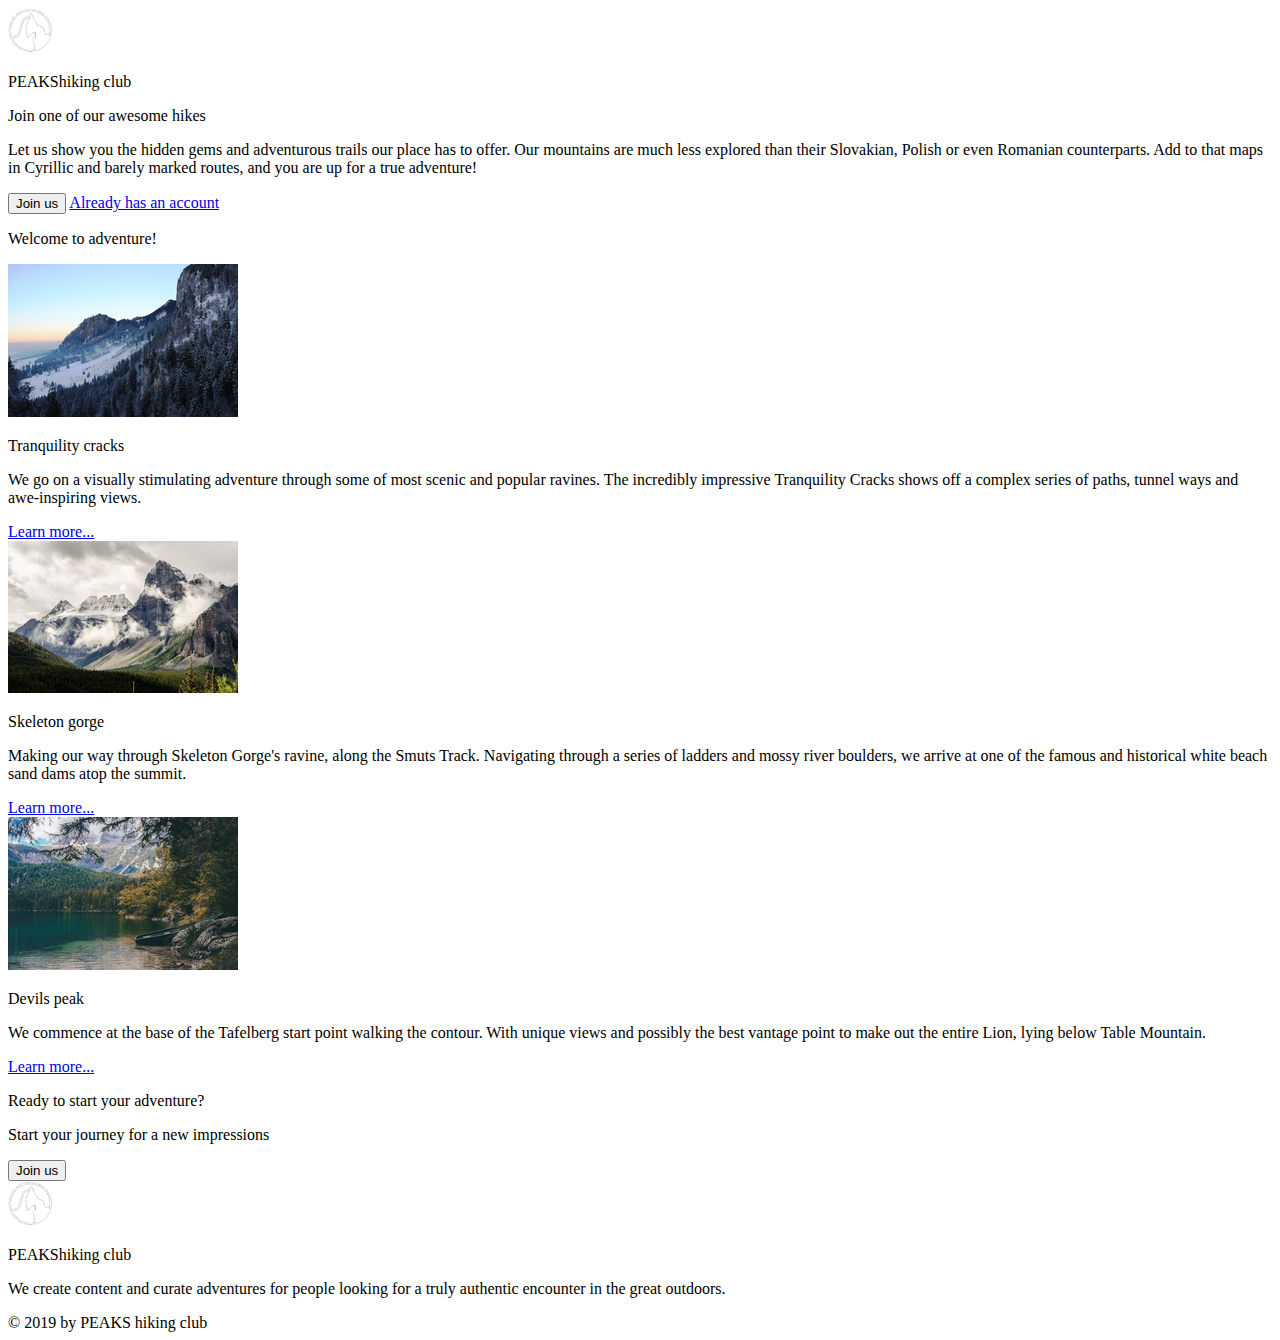
==== FL12_HW3/homework/index.html @ c63d52b3 "header" ====
<!DOCTYPE html>
<html lang="en">

<head>
    <meta charset="UTF-8">
    <meta name="viewport" content="width=device-width, initial-scale=1.0">
    <meta http-equiv="X-UA-Compatible" content="ie=edge">
    <link href="https://fonts.googleapis.com/css?family=Hind:400,600%7CSource+Sans+Pro:400,600,700%7CFresca"
          rel="stylesheet"/>

    <!-- Styles should be switched here: -->

    <link rel="stylesheet" type="text/css" href="css/style1.css">
    <!--     <link rel="stylesheet" type="text/css" href="css/style2.css">-->

    <title>PEAKS hiking club</title>
</head>

<body>
<header class="header">
    <div class="header-wrap">
        <div class="landing-logo">
            <img src="img/m-logo.png" alt="logo"/>
            <p>PEAKS<span>hiking club</span></p>
        </div>
        <p class="header_heading">
            Join one of our awesome hikes
        </p>
        <p class="header_text">
            Let us show you the hidden gems and adventurous trails our place has to offer.
            Our mountains are much less explored than their Slovakian,
            Polish or even Romanian counterparts. Add to that maps in Cyrillic and barely marked routes,
            and you are up for a true adventure!
        </p>
        <div>
            <button class="header_button">Join us</button>
            <a href="#" class="login">Already has an account</a>
        </div>
    </div>
</header>
<main class="section">
    <p class="section_text">
        Welcome to adventure!
    </p>
    <div class="section_card_wrap">
        <div class="section_card">
            <img class="section_card_img"
                 src="img/m-1.jpg"
                 alt="experts"/>
            <div class="section_card_right_container">
                <p class="section_card_heading">
                    Tranquility cracks
                </p>
                <p class="section_card_text">
                    We go on a visually stimulating adventure through some of most scenic and popular ravines.
                    The incredibly impressive Tranquility Cracks shows off a complex series of paths, tunnel ways and
                    awe-inspiring views.
                </p>
                <a href="#" class="section_link">Learn more...</a>
            </div>
        </div>
        <div class="section_card">
            <img class="section_card_img"
                 src="img/m-2.jpg"
                 alt="content formats"/>
            <div class="section_card_right_container">
                <p class="section_card_heading">
                    Skeleton gorge
                </p>
                <p class="section_card_text">
                    Making our way through Skeleton Gorge's ravine, along the Smuts Track.
                    Navigating through a series of ladders and mossy river boulders, we arrive at one of the famous and
                    historical white beach sand dams atop the summit.
                </p>
                <a href="#" class="section_link">Learn more...</a>
            </div>
        </div>
        <div class="section_card">
            <img class="section_card_img"
                 src="img/m-3.jpg"
                 alt="certificate"/>
            <div class="section_card_right_container">
                <p class="section_card_heading">
                    Devils peak
                </p>
                <p class="section_card_text">
                    We commence at the base of the Tafelberg start point walking the contour.
                    With unique views and possibly the best vantage point to make out the entire Lion, lying below Table
                    Mountain.
                </p>
                <a href="#" class="section_link">Learn more...</a>
            </div>
        </div>
    </div>
    <div class="section_banner">
        <div class="section_banner_text_wrap">
            <p class="section_banner_heading">
                Ready to start your adventure?
            </p>
            <p class="section_banner_text">
                Start your journey for a new impressions
            </p>
        </div>
        <button class="section_banner_button">Join us</button>
    </div>
</main>
<footer class="footer">
    <div class="footer-wrap">
        <div class="footer_logo landing-logo">
            <img src="img/m-logo.png" alt="logo"/>
            <p>PEAKS<span>hiking club</span></p>
        </div>
        <p class="footer_text">
            We create content and curate adventures for people looking for a truly authentic encounter in the great
            outdoors.
        </p>
        <span class="footer-cr">
          &copy; 2019 by PEAKS hiking club
        </span>
    </div>
</footer>
</body>

</html>
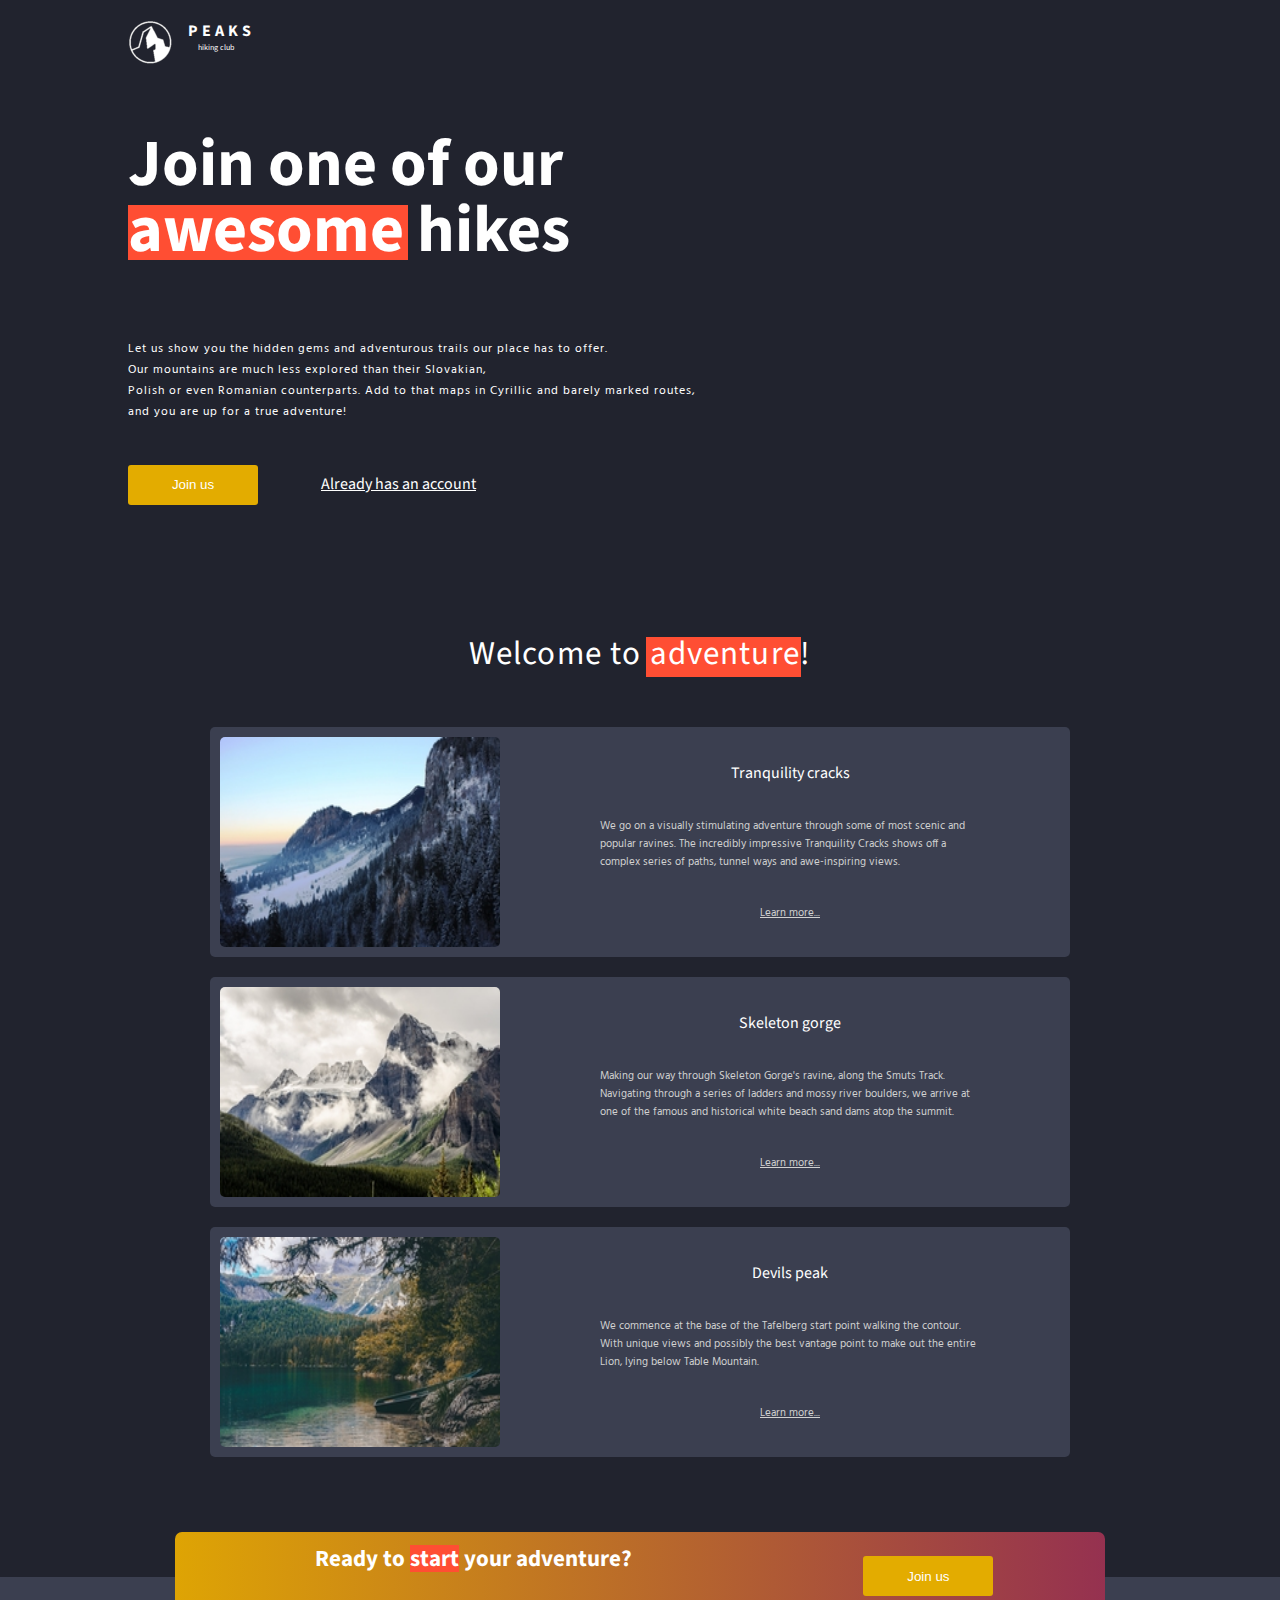
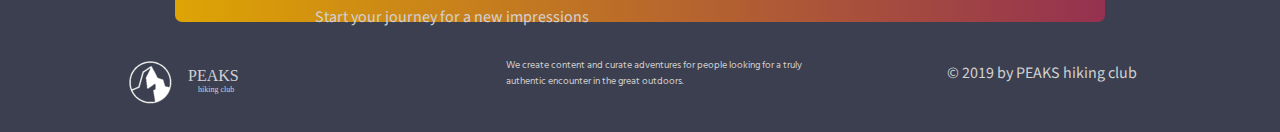
==== commit c93d527e: "temni fon itd ostalis" ====
--- a/FL12_HW3/homework/index.html
+++ b/FL12_HW3/homework/index.html
@@ -10,8 +10,8 @@
 
     <!-- Styles should be switched here: -->
 
-    <link rel="stylesheet" type="text/css" href="css/style1.css">
-    <!--     <link rel="stylesheet" type="text/css" href="css/style2.css">-->
+    <!--     <link rel="stylesheet" type="text/css" href="css/style1.css">-->
+    <link rel="stylesheet" type="text/css" href="css/style2.css">
 
     <title>PEAKS hiking club</title>
 </head>
--- a/FL12_HW3/homework/css/style1.css
+++ b/FL12_HW3/homework/css/style1.css
@@ -0,0 +1,228 @@
+* {
+  margin: 0;
+  padding: 0; }
+
+.landing-logo {
+  bottom: 20px; }
+
+.header {
+  position: relative;
+  z-index: -2;
+  height: 600px;
+  background: url("../img/m-h-day.jpg") no-repeat center top;
+  background-position: 0 200;
+  background-size: 100% 700px;
+  border-bottom-right-radius: 500px 200px; }
+  .header .header-wrap {
+    margin: auto 10%; }
+  .header .header_heading {
+    width: 500px;
+    white-space: pre-line;
+    color: #2c2f3c;
+    font-size: 66px;
+    font-weight: 700;
+    position: static;
+    z-index: 2;
+    line-height: 1em; }
+  .header .header_heading:after {
+    content: "";
+    display: block;
+    width: 280px;
+    height: 55px;
+    position: relative;
+    top: -58px;
+    background-size: 100px 40px;
+    background-color: #14a0c7;
+    z-index: -1; }
+  .header .header_text {
+    white-space: pre-line;
+    color: #2c2f3c;
+    font-size: 12px;
+    font-family: "Hind", sans-serif;
+    letter-spacing: 1px;
+    line-height: 1.75em; }
+  .header .landing-logo {
+    padding-top: 20px; }
+    .header .landing-logo p {
+      margin-left: 15px;
+      color: #2c2f3c;
+      font-weight: bold;
+      letter-spacing: 4px; }
+  .header .login {
+    display: inline-block;
+    z-index: -1;
+    margin-left: 60px;
+    margin-top: 50px;
+    color: #fff; }
+
+.section_banner_text, .footer_text, .footer-cr {
+  color: #c0c3ce;
+  font-family: "Source Sans Pro", sans-serif; }
+
+.header {
+  text-decoration-color: #2c2f3c;
+  font-family: "Source Sans Pro", sans-serif; }
+
+.landing-logo {
+  display: flex; }
+  .landing-logo p span {
+    display: block;
+    letter-spacing: normal;
+    font-size: 8px;
+    font-weight: normal;
+    margin-left: 10px; }
+
+.section {
+  position: relative; }
+
+.section_text {
+  color: #2c2f3c;
+  display: block;
+  position: static;
+  text-align: center;
+  font-family: "Source Sans Pro", sans-serif;
+  font-weight: normal;
+  font-size: 33px;
+  margin-top: 30px;
+  letter-spacing: 0.035em; }
+
+.section_text::after {
+  content: "";
+  display: block;
+  width: 155px;
+  height: 40px;
+  position: relative;
+  top: -40px;
+  left: 50.5%;
+  background-color: #14a0c7;
+  z-index: -1; }
+
+body {
+  background-color: #fff;
+  z-index: -3; }
+
+.section_card_wrap {
+  top: 10px;
+  min-height: 700px;
+  align-items: center;
+  display: flex;
+  flex-direction: column;
+  justify-content: space-around;
+  padding-bottom: 20px; }
+
+.section_card {
+  width: 860px;
+  height: 230px;
+  background-color: #21232e;
+  border-radius: 5px;
+  margin: 10px; }
+
+.section_card_img {
+  margin: 10px;
+  border-radius: 5px;
+  float: left;
+  width: 280px;
+  height: 210px; }
+
+.section_card_right_container {
+  margin: 35px 0 35px 0;
+  min-height: 160px;
+  align-items: center;
+  display: flex;
+  flex-direction: column;
+  justify-content: space-between; }
+
+.section_card_heading {
+  color: #fff;
+  font-weight: normal;
+  font-family: "Source Sans Pro", sans-serif;
+  font-size: 16px; }
+
+.section_card_text {
+  width: 380px;
+  color: #c0c3ce;
+  font-weight: normal;
+  font-family: "Hind", sans-serif;
+  font-size: 11px; }
+
+.section_link {
+  color: #c0c3ce;
+  font-weight: normal;
+  font-family: "Hind", sans-serif;
+  font-size: 11px; }
+
+.section_banner {
+  position: relative;
+  bottom: -45px;
+  z-index: 0;
+  width: 930px;
+  height: 90px;
+  margin: auto;
+  border-radius: 7px;
+  background: linear-gradient(90deg, #65950d, #305ece); }
+
+button {
+  color: #fff;
+  background-color: #699900;
+  border: none;
+  border-radius: 3px;
+  height: 40px;
+  width: 130px; }
+
+.section_banner_text_wrap {
+  float: left;
+  margin-left: 140px;
+  padding: 10px 0; }
+  .section_banner_text_wrap .section_banner_text {
+    margin-top: 4px; }
+  .section_banner_text_wrap .section_banner_heading {
+    color: #2c2f3c;
+    display: block;
+    font-weight: bold;
+    text-align: center;
+    font-family: "Source Sans Pro", sans-serif;
+    font-size: 23px;
+    position: static; }
+  .section_banner_text_wrap .section_banner_heading:after {
+    content: "";
+    display: block;
+    width: 49px;
+    height: 27px;
+    position: relative;
+    top: -30px;
+    left: 30%;
+    background-color: #14a0c7;
+    z-index: -1; }
+
+.section_banner_button {
+  float: right;
+  position: relative;
+  margin-top: 2.6%;
+  margin-right: 12%; }
+
+.footer {
+  background-color: #21232e;
+  z-index: -2; }
+  .footer .footer-wrap {
+    padding-top: 65px;
+    height: 90px;
+    margin: auto 10%; }
+    .footer .footer-wrap .footer_logo {
+      padding-top: 18px;
+      width: 33%;
+      float: left; }
+      .footer .footer-wrap .footer_logo p {
+        color: #c0c3ce;
+        padding-left: 15px;
+        position: relative;
+        bottom: -7px; }
+    .footer .footer-wrap .footer_text {
+      width: 30%;
+      float: left;
+      margin: 15px 0 0 40px;
+      font-family: "Hind", sans-serif;
+      font-size: 10px; }
+    .footer .footer-wrap .footer-cr {
+      padding-top: 20px;
+      width: 20%;
+      float: right; }
--- a/FL12_HW3/homework/css/style2.css
+++ b/FL12_HW3/homework/css/style2.css
@@ -0,0 +1,228 @@
+* {
+  margin: 0;
+  padding: 0; }
+
+.landing-logo {
+  bottom: 20px; }
+
+.header {
+  position: relative;
+  z-index: -2;
+  height: 600px;
+  background: url("img/m-h-night.jpg") no-repeat center top;
+  background-position: 0 200;
+  background-size: 100% 700px;
+  border-bottom-right-radius: 500px 200px; }
+  .header .header-wrap {
+    margin: auto 10%; }
+  .header .header_heading {
+    width: 500px;
+    white-space: pre-line;
+    color: #fff;
+    font-size: 66px;
+    font-weight: 700;
+    position: static;
+    z-index: 2;
+    line-height: 1em; }
+  .header .header_heading:after {
+    content: "";
+    display: block;
+    width: 280px;
+    height: 55px;
+    position: relative;
+    top: -58px;
+    background-size: 100px 40px;
+    background-color: #ff4e33;
+    z-index: -1; }
+  .header .header_text {
+    white-space: pre-line;
+    color: #fff;
+    font-size: 12px;
+    font-family: "Hind", sans-serif;
+    letter-spacing: 1px;
+    line-height: 1.75em; }
+  .header .landing-logo {
+    padding-top: 20px; }
+    .header .landing-logo p {
+      margin-left: 15px;
+      color: #fff;
+      font-weight: bold;
+      letter-spacing: 4px; }
+  .header .login {
+    display: inline-block;
+    z-index: -1;
+    margin-left: 60px;
+    margin-top: 50px;
+    color: #fff; }
+
+.section_banner_text, .footer_text, .footer-cr {
+  color: #d1d1d1;
+  font-family: "Source Sans Pro", sans-serif; }
+
+.header {
+  text-decoration-color: #fff;
+  font-family: "Source Sans Pro", sans-serif; }
+
+.landing-logo {
+  display: flex; }
+  .landing-logo p span {
+    display: block;
+    letter-spacing: normal;
+    font-size: 8px;
+    font-weight: normal;
+    margin-left: 10px; }
+
+.section {
+  position: relative; }
+
+.section_text {
+  color: #fff;
+  display: block;
+  position: static;
+  text-align: center;
+  font-family: "Source Sans Pro", sans-serif;
+  font-weight: normal;
+  font-size: 33px;
+  margin-top: 30px;
+  letter-spacing: 0.035em; }
+
+.section_text::after {
+  content: "";
+  display: block;
+  width: 155px;
+  height: 40px;
+  position: relative;
+  top: -40px;
+  left: 50.5%;
+  background-color: #ff4e33;
+  z-index: -1; }
+
+body {
+  background-color: #21232e;
+  z-index: -3; }
+
+.section_card_wrap {
+  top: 10px;
+  min-height: 700px;
+  align-items: center;
+  display: flex;
+  flex-direction: column;
+  justify-content: space-around;
+  padding-bottom: 20px; }
+
+.section_card {
+  width: 860px;
+  height: 230px;
+  background-color: #3b3f50;
+  border-radius: 5px;
+  margin: 10px; }
+
+.section_card_img {
+  margin: 10px;
+  border-radius: 5px;
+  float: left;
+  width: 280px;
+  height: 210px; }
+
+.section_card_right_container {
+  margin: 35px 0 35px 0;
+  min-height: 160px;
+  align-items: center;
+  display: flex;
+  flex-direction: column;
+  justify-content: space-between; }
+
+.section_card_heading {
+  color: #fff;
+  font-weight: normal;
+  font-family: "Source Sans Pro", sans-serif;
+  font-size: 16px; }
+
+.section_card_text {
+  width: 380px;
+  color: #d1d1d1;
+  font-weight: normal;
+  font-family: "Hind", sans-serif;
+  font-size: 11px; }
+
+.section_link {
+  color: #d1d1d1;
+  font-weight: normal;
+  font-family: "Hind", sans-serif;
+  font-size: 11px; }
+
+.section_banner {
+  position: relative;
+  bottom: -45px;
+  z-index: 0;
+  width: 930px;
+  height: 90px;
+  margin: auto;
+  border-radius: 7px;
+  background: linear-gradient(90deg, #dea404, #953150); }
+
+button {
+  color: #fff;
+  background-color: #e3ac00;
+  border: none;
+  border-radius: 3px;
+  height: 40px;
+  width: 130px; }
+
+.section_banner_text_wrap {
+  float: left;
+  margin-left: 140px;
+  padding: 10px 0; }
+  .section_banner_text_wrap .section_banner_text {
+    margin-top: 4px; }
+  .section_banner_text_wrap .section_banner_heading {
+    color: #fff;
+    display: block;
+    font-weight: bold;
+    text-align: center;
+    font-family: "Source Sans Pro", sans-serif;
+    font-size: 23px;
+    position: static; }
+  .section_banner_text_wrap .section_banner_heading:after {
+    content: "";
+    display: block;
+    width: 49px;
+    height: 27px;
+    position: relative;
+    top: -30px;
+    left: 30%;
+    background-color: #ff4e33;
+    z-index: -1; }
+
+.section_banner_button {
+  float: right;
+  position: relative;
+  margin-top: 2.6%;
+  margin-right: 12%; }
+
+.footer {
+  background-color: #3b3f50;
+  z-index: -2; }
+  .footer .footer-wrap {
+    padding-top: 65px;
+    height: 90px;
+    margin: auto 10%; }
+    .footer .footer-wrap .footer_logo {
+      padding-top: 18px;
+      width: 33%;
+      float: left; }
+      .footer .footer-wrap .footer_logo p {
+        color: #d1d1d1;
+        padding-left: 15px;
+        position: relative;
+        bottom: -7px; }
+    .footer .footer-wrap .footer_text {
+      width: 30%;
+      float: left;
+      margin: 15px 0 0 40px;
+      font-family: "Hind", sans-serif;
+      font-size: 10px; }
+    .footer .footer-wrap .footer-cr {
+      padding-top: 20px;
+      width: 20%;
+      float: right; }
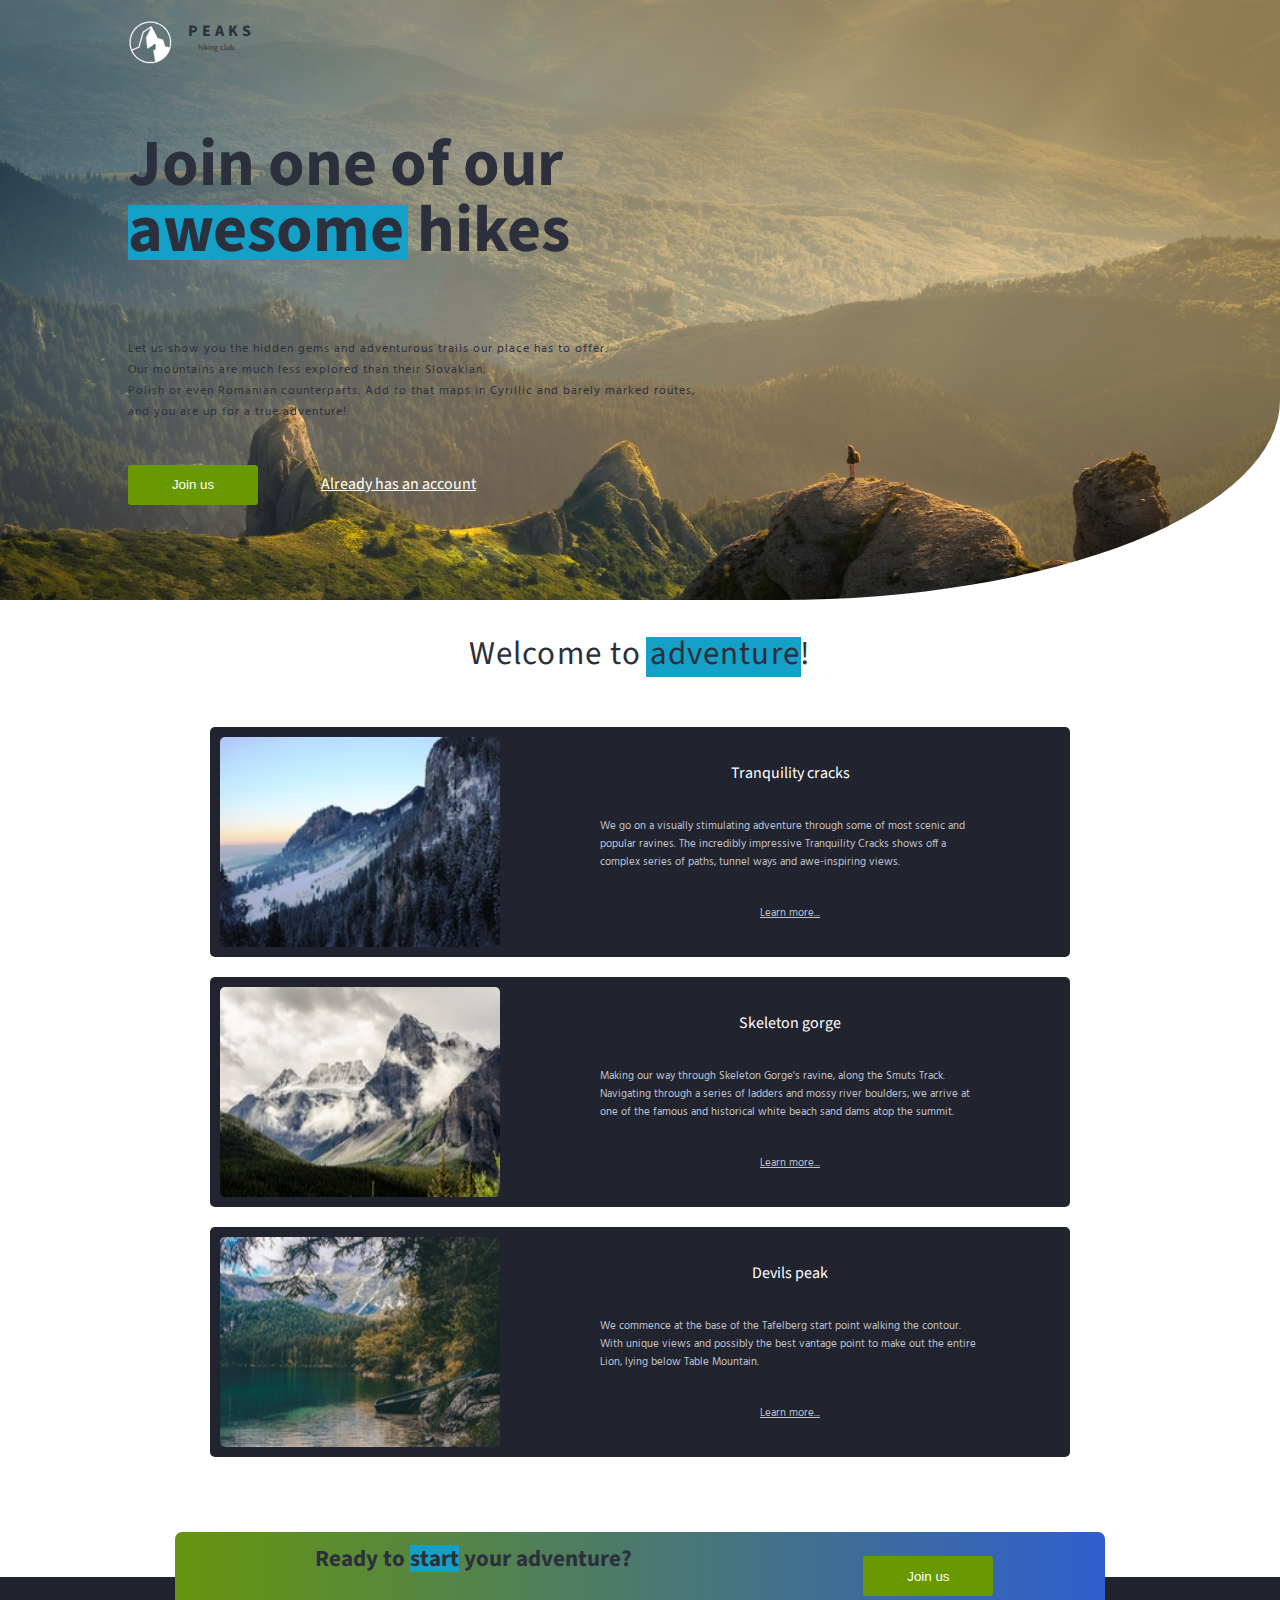
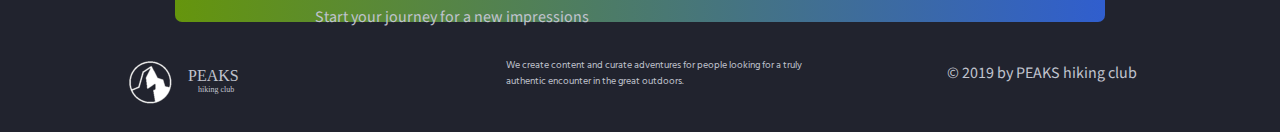
==== commit 45c10bd5: "mixins for buttons" ====
--- a/FL12_HW3/homework/index.html
+++ b/FL12_HW3/homework/index.html
@@ -10,8 +10,8 @@
 
     <!-- Styles should be switched here: -->
 
-    <!--     <link rel="stylesheet" type="text/css" href="css/style1.css">-->
-    <link rel="stylesheet" type="text/css" href="css/style2.css">
+    <link rel="stylesheet" type="text/css" href="css/style1.css">
+    <!--    <link rel="stylesheet" type="text/css" href="css/style2.css">-->
 
     <title>PEAKS hiking club</title>
 </head>
--- a/FL12_HW3/homework/css/style1.css
+++ b/FL12_HW3/homework/css/style1.css
@@ -10,7 +10,6 @@
   z-index: -2;
   height: 600px;
   background: url("../img/m-h-day.jpg") no-repeat center top;
-  background-position: 0 200;
   background-size: 100% 700px;
   border-bottom-right-radius: 500px 200px; }
   .header .header-wrap {
@@ -98,8 +97,7 @@
   z-index: -1; }
 
 body {
-  background-color: #fff;
-  z-index: -3; }
+  background-color: #fff; }
 
 .section_card_wrap {
   top: 10px;
@@ -195,6 +193,12 @@
     z-index: -1; }
 
 .section_banner_button {
+  color: #fff;
+  background-color: #699900;
+  border: none;
+  border-radius: 3px;
+  height: 40px;
+  width: 130px;
   float: right;
   position: relative;
   margin-top: 2.6%;
--- a/FL12_HW3/homework/css/style2.css
+++ b/FL12_HW3/homework/css/style2.css
@@ -9,8 +9,7 @@
   position: relative;
   z-index: -2;
   height: 600px;
-  background: url("img/m-h-night.jpg") no-repeat center top;
-  background-position: 0 200;
+  background: url("../img/m-h-night.jpg") no-repeat center top;
   background-size: 100% 700px;
   border-bottom-right-radius: 500px 200px; }
   .header .header-wrap {
@@ -98,8 +97,7 @@
   z-index: -1; }
 
 body {
-  background-color: #21232e;
-  z-index: -3; }
+  background-color: #21232e; }
 
 .section_card_wrap {
   top: 10px;
@@ -195,6 +193,12 @@
     z-index: -1; }
 
 .section_banner_button {
+  color: #fff;
+  background-color: #e3ac00;
+  border: none;
+  border-radius: 3px;
+  height: 40px;
+  width: 130px;
   float: right;
   position: relative;
   margin-top: 2.6%;
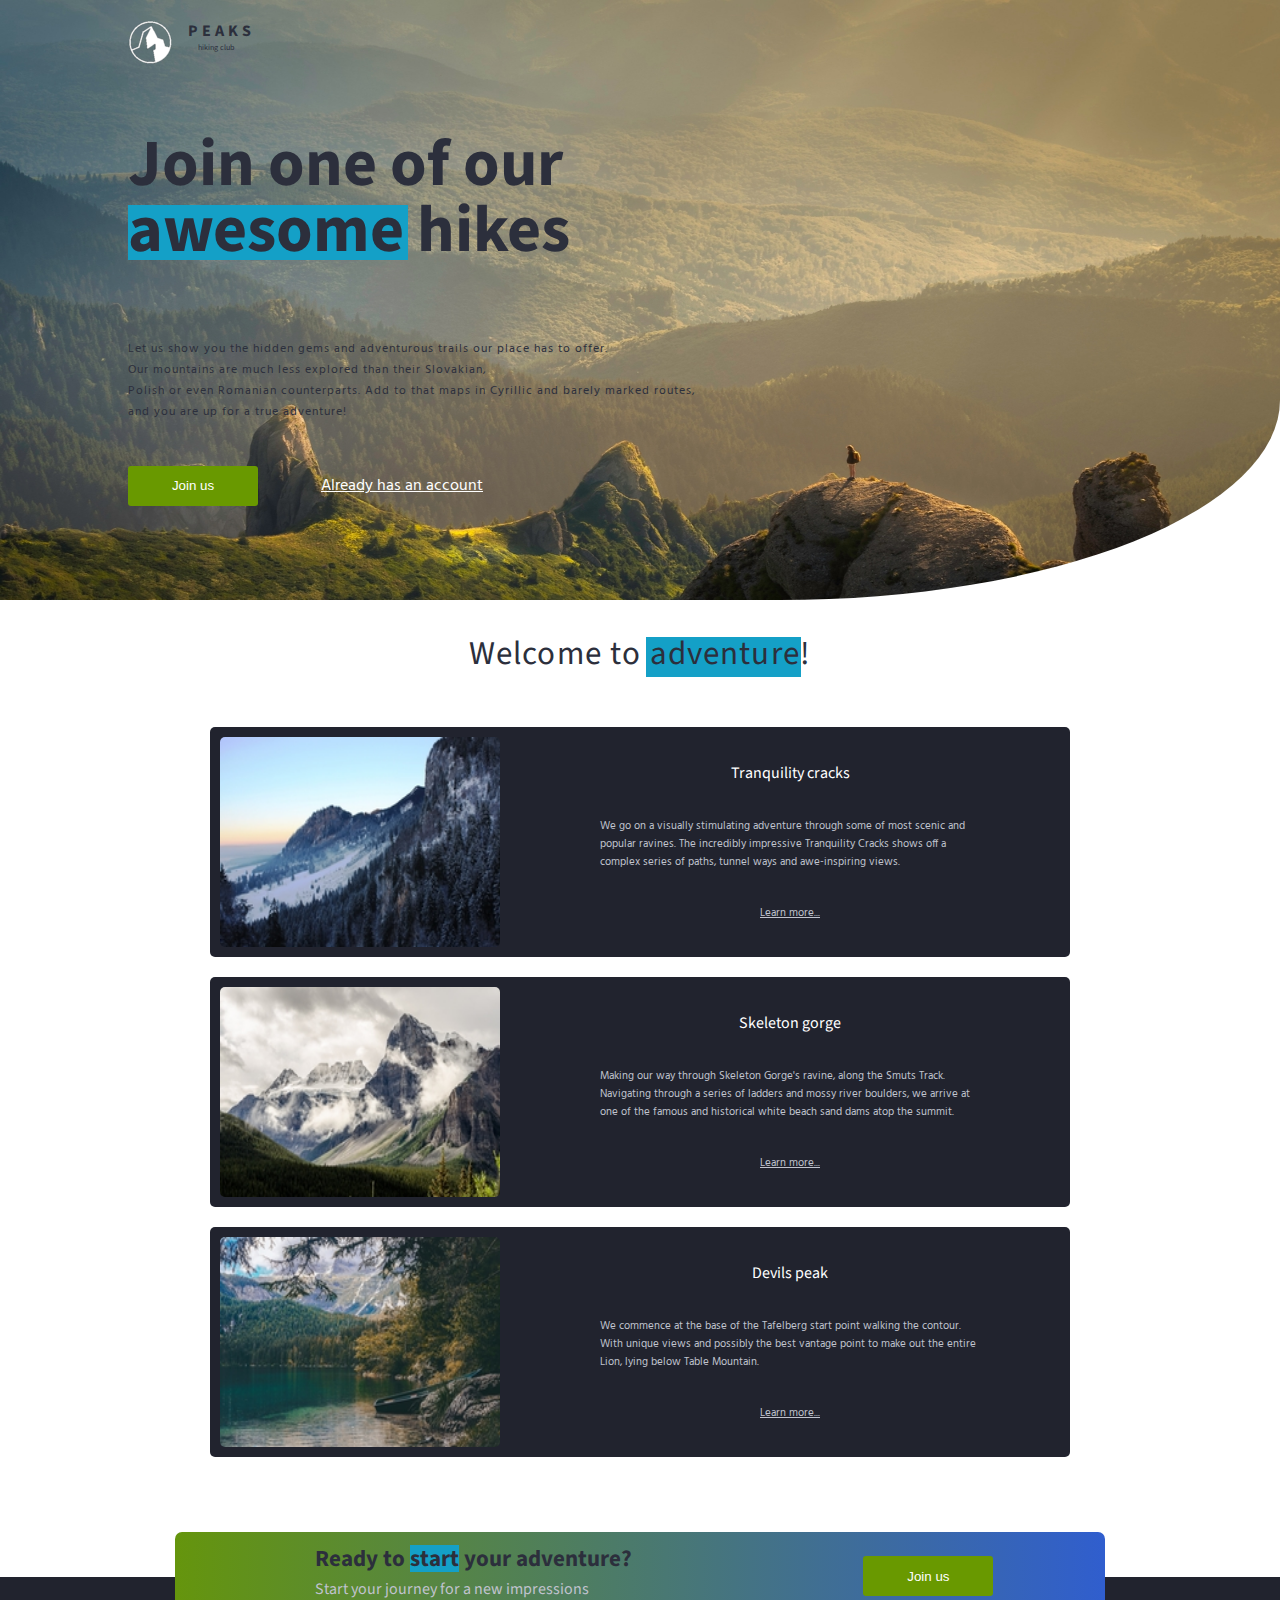
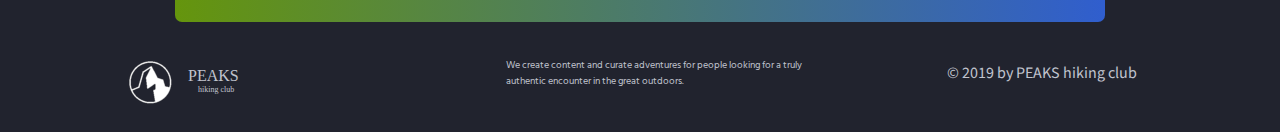
==== commit de2849de: "dark theme font switched" ====
--- a/FL12_HW3/homework/index.html
+++ b/FL12_HW3/homework/index.html
@@ -11,7 +11,7 @@
     <!-- Styles should be switched here: -->
 
     <link rel="stylesheet" type="text/css" href="css/style1.css">
-    <!--    <link rel="stylesheet" type="text/css" href="css/style2.css">-->
+    <!--<link rel="stylesheet" type="text/css" href="css/style2.css">-->
 
     <title>PEAKS hiking club</title>
 </head>
--- a/FL12_HW3/homework/css/style1.css
+++ b/FL12_HW3/homework/css/style1.css
@@ -48,11 +48,13 @@
       font-weight: bold;
       letter-spacing: 4px; }
   .header .login {
+    color: #fff;
+    font-family: "Hind", sans-serif;
+    font-size: inherit;
     display: inline-block;
     z-index: -1;
     margin-left: 60px;
-    margin-top: 50px;
-    color: #fff; }
+    margin-top: 50px; }
 
 .section_banner_text, .footer_text, .footer-cr {
   color: #c0c3ce;
@@ -145,7 +147,6 @@
 
 .section_link {
   color: #c0c3ce;
-  font-weight: normal;
   font-family: "Hind", sans-serif;
   font-size: 11px; }
 
@@ -159,7 +160,7 @@
   border-radius: 7px;
   background: linear-gradient(90deg, #65950d, #305ece); }
 
-button {
+button, .section_banner_button {
   color: #fff;
   background-color: #699900;
   border: none;
@@ -172,8 +173,9 @@
   margin-left: 140px;
   padding: 10px 0; }
   .section_banner_text_wrap .section_banner_text {
-    margin-top: 4px; }
+    margin-top: 1px; }
   .section_banner_text_wrap .section_banner_heading {
+    height: 35px;
     color: #2c2f3c;
     display: block;
     font-weight: bold;
@@ -193,12 +195,6 @@
     z-index: -1; }
 
 .section_banner_button {
-  color: #fff;
-  background-color: #699900;
-  border: none;
-  border-radius: 3px;
-  height: 40px;
-  width: 130px;
   float: right;
   position: relative;
   margin-top: 2.6%;
--- a/FL12_HW3/homework/css/style2.css
+++ b/FL12_HW3/homework/css/style2.css
@@ -37,7 +37,7 @@
     white-space: pre-line;
     color: #fff;
     font-size: 12px;
-    font-family: "Hind", sans-serif;
+    font-family: "Fresca", sans-serif;
     letter-spacing: 1px;
     line-height: 1.75em; }
   .header .landing-logo {
@@ -48,11 +48,13 @@
       font-weight: bold;
       letter-spacing: 4px; }
   .header .login {
+    color: #fff;
+    font-family: "Fresca", sans-serif;
+    font-size: inherit;
     display: inline-block;
     z-index: -1;
     margin-left: 60px;
-    margin-top: 50px;
-    color: #fff; }
+    margin-top: 50px; }
 
 .section_banner_text, .footer_text, .footer-cr {
   color: #d1d1d1;
@@ -140,13 +142,12 @@
   width: 380px;
   color: #d1d1d1;
   font-weight: normal;
-  font-family: "Hind", sans-serif;
+  font-family: "Fresca", sans-serif;
   font-size: 11px; }
 
 .section_link {
   color: #d1d1d1;
-  font-weight: normal;
-  font-family: "Hind", sans-serif;
+  font-family: "Fresca", sans-serif;
   font-size: 11px; }
 
 .section_banner {
@@ -159,7 +160,7 @@
   border-radius: 7px;
   background: linear-gradient(90deg, #dea404, #953150); }
 
-button {
+button, .section_banner_button {
   color: #fff;
   background-color: #e3ac00;
   border: none;
@@ -172,8 +173,9 @@
   margin-left: 140px;
   padding: 10px 0; }
   .section_banner_text_wrap .section_banner_text {
-    margin-top: 4px; }
+    margin-top: 1px; }
   .section_banner_text_wrap .section_banner_heading {
+    height: 35px;
     color: #fff;
     display: block;
     font-weight: bold;
@@ -193,12 +195,6 @@
     z-index: -1; }
 
 .section_banner_button {
-  color: #fff;
-  background-color: #e3ac00;
-  border: none;
-  border-radius: 3px;
-  height: 40px;
-  width: 130px;
   float: right;
   position: relative;
   margin-top: 2.6%;
@@ -224,7 +220,7 @@
       width: 30%;
       float: left;
       margin: 15px 0 0 40px;
-      font-family: "Hind", sans-serif;
+      font-family: "Fresca", sans-serif;
       font-size: 10px; }
     .footer .footer-wrap .footer-cr {
       padding-top: 20px;
